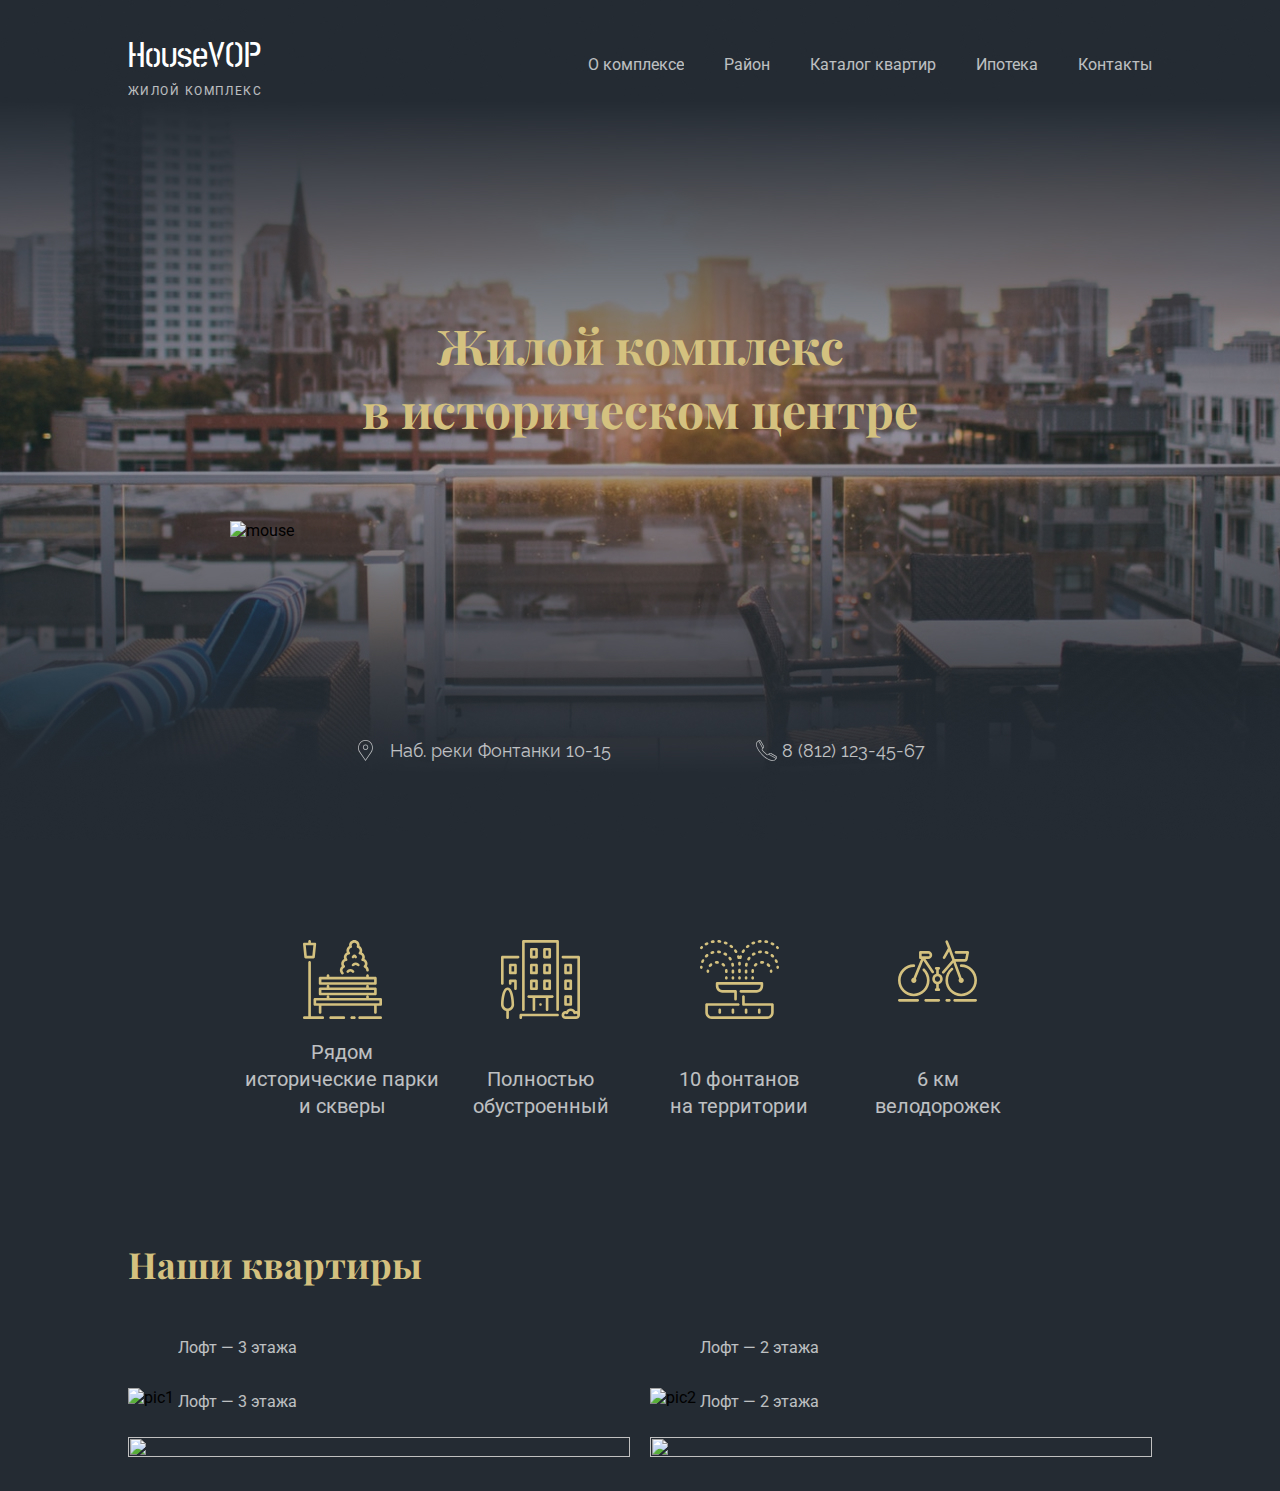
==== HouseVop1/index.html @ e2b82efd "1" ====
<!DOCTYPE html>
<html lang="en">
<head>
    <meta charset="UTF-8">
    <meta name="viewport" content="width=device-width, initial-scale=1.0">
    <link rel="stylesheet" href="https://cdnjs.cloudflare.com/ajax/libs/animate.css/4.1.1/animate.min.css">
    <link rel="stylesheet" href="assets/css/housevop2.css">

    <title>HouseVop2</title>
</head>
<body>
    <div class="header">
        <div class="container">
            <nav class="header-top">
                <div class="header-logo">
                    <p class="header-logo-top">HouseVOP</p>
                    <p class="header-logo-bottom">ЖИЛОЙ КОМПЛЕКС</p>
                </div>
                <div class="header-menu-burger" id="header-menu-burger">
                    <span class="header-menu-burger-span" id="header-menu-burger-span"></span>
                </div>
                <ul class="header-menu" id="header-menu">
                    <li class="header-menu-item"><a href="#" class="header-menu-link">О комплексе</a></li>
                    <li class="header-menu-item"><a href="#" class="header-menu-link">Район</a></li>
                    <li class="header-menu-item"><a href="#" class="header-menu-link">Каталог квартир</a></li>
                    <li class="header-menu-item"><a href="#" class="header-menu-link">Ипотека</a></li>
                    <li class="header-menu-item"><a href="#" class="header-menu-link">Контакты</a></li>
                </ul>
            </nav>
            <div class="header-middle">
                <h2 class="header-middle-title">Жилой комплекс <br> в историческом центре </h2>
                <img class="header-middle-mouseimg" src="../HouseVop2/assets/img/mouse.svg" alt="mouse">
            </div>
            <div class="header-bottom">
                <a href="#" class="header-bottom-address">Наб. реки Фонтанки 10-15</a>
                <a href="tel:8(812)123-45-67" class="header-bottom-phone">8 (812) 123-45-67</a>
            </div>
        </div>
    </div>
    <main class="main">
        <div class="container">
            <ul class="cards">
                <li class="cards-card">
                    <img src="./assets/img/bench.svg" alt="#" class="cards-img">
                    <p class="cards-text">Рядом исторические
                        парки и скверы</p>
                </li>
                <li class="cards-card">
                    <img src="./assets/img/House.svg" alt="#" class="cards-img">
                    <p class="cards-text">Полностью
                        обустроенный</p>
                </li>
                <li class="cards-card">
                    <img src="./assets/img/Fountain.svg" alt="#" class="cards-img">
                    <p class="cards-text">10 фонтанов <br>
                        на территории</p>
                </li>
                <li class="cards-card">
                    <img src="./assets/img/Bicicle.svg" alt="#" class="cards-img">
                    <p class="cards-text">6 км <br>
                        велодорожек</p>
                </li>
                <!-- <span class="number number2">II</span> -->
            </ul>
        </div>

        <div class="container">
            <h2 class="cards-title cards-2-title">Наши квартиры</h2>
            <div class="cards-2">
                <div class="card-2">
                    <img src="/HouseVop2/assets/img/pic1.jpg" alt="pic1" class="card-2-img">
                    <p class="card-2-text">Лофт — 3 этажа</p>
                </div>
                <div class="card-2">
                    <img src="/HouseVop2/assets/img/pic2.jpg" alt="pic2" class="card-2-img">
                    <p class="card-2-text">Лофт — 2 этажа</p>
                </div>
                <div class="card-2">
                    <img src="/HouseVop2/assets/img/pic1.jpg" alt="" class="card-2-img">
                    <p class="card-2-text">Лофт — 3 этажа</p>
                </div>
                <div class="card-2">
                    <img src="/HouseVop2/assets/img/pic2.jpg" alt="" class="card-2-img">
                    <p class="card-2-text">Лофт — 2 этажа</p>
                </div>
                <!-- <span class="number number-3">III</span> -->
            </div>
        </div>

    </main>
    



    <script src="assets/js/script.js"></script>
</body>
</html>
---- HouseVop1/assets/css/housevop2.css ----
@import url("https://fonts.googleapis.com/css2?family=Playfair+Display:wght@700&display=swap");
@import url("https://fonts.googleapis.com/css2?family=Roboto:wght@300&display=swap");
@import url("https://fonts.googleapis.com/css2?family=Noto+Serif:wght@700&display=swap");
* {
  margin: 0;
  padding: 0;
  list-style: none;
  text-decoration: none;
  box-sizing: border-box;
}

@font-face {
  font-family: Raleway-Regular;
  src: url("../fonts/raleway-family-v3.0/Raleway-Regular.ttf");
}

@font-face {
  font-family: PostNoBillsJaffna-SemiBold;
  src: url("../fonts/Post-No-Bills-Jaffna-SemiBold/postnobillsjaffna/PostNoBillsJaffna-SemiBold.ttf");
}

@font-face {
  font-family: PlayfairDisplay;
  src: url("../fonts/Playfair_Display/PlayfairDisplay-VariableFont_wght.ttf");
}

@font-face {
  font-family: Roboto-Regular;
  src: url(../fonts/Roboto/Roboto-Regular.ttf);
}

body {
  font-family: 'Roboto', sans-serif;
  background-color: #242b33;
}

.container {
  width: 80%;
  margin: 0 auto;
}

.cards-title {
  font-family: 'Playfair Display', serif;
  font-size: 36px;
  line-height: 48px;
  color: #D4C17F;
}

.number {
  z-index: -1;
  font-family: 'Noto Serif', serif;
  position: absolute;
  color: #282f37;
  font-size: 350px;
}

.header {
  height: 840px;
  background-image: url("../img/header-bg.jpg");
  background-position: center;
  width: 100%;
  background-size: cover;
  margin-bottom: 100px;
}

.header-top {
  display: flex;
  justify-content: space-between;
  padding-top: 30px;
  margin-bottom: 215px;
}

.header-logo-top {
  font-family: PostNoBillsJaffna-SemiBold;
  font-size: 36px;
  line-height: 54px;
  color: #FFFFFF;
}

.header-logo-bottom {
  font-family: Roboto-Regular;
  font-size: 12px;
  line-height: 14px;
  letter-spacing: 0.12em;
  color: #FFFFFF;
  opacity: 0.7;
}

.header-menu {
  display: flex;
  justify-content: space-between;
  align-items: center;
}

.header-menu-item {
  margin-left: 40px;
}

.header-menu-link {
  color: #fff;
  opacity: 0.7;
}

.header-menu-burger {
  display: none;
}

.header-middle {
  width: 80%;
  margin: 0 auto;
}

.header-middle-title {
  font-family: 'Playfair Display', serif;
  font-size: 48px;
  line-height: 64px;
  text-align: center;
  color: #D4C17F;
  margin-bottom: 80px;
}

.header-middle-mouseimg {
  display: block;
  margin: 0 auto;
  margin-bottom: 200px;
}

.header-bottom {
  width: 70%;
  margin: 0 auto;
  display: flex;
  justify-content: space-around;
}

.header-bottom > a {
  font-family: Raleway-Regular;
  display: inline-block;
  text-align: right;
  background-repeat: no-repeat;
  font-size: 18px;
  line-height: 21px;
  color: #FFFFFF;
  opacity: 0.7;
}

.header-bottom-address {
  background-image: url("../../assets/img/placeholder.svg");
  width: 256px;
}

.header-bottom-phone {
  background-image: url("../../assets/img/phone.svg");
  width: 169px;
}

@media (max-width: 880px) {
  .header-menu-burger {
    display: block;
    position: absolute;
    right: 50px;
    top: 40px;
    width: 50px;
    height: 50px;
    cursor: pointer;
  }
  .header-menu-burger span, .header-menu-burger span:before, .header-menu-burger span:after {
    display: block;
    width: 100%;
    position: absolute;
    height: 10px;
    background: #acaaaa;
    transition: .3s;
    border-radius: 5px;
  }
  .header-menu-burger span {
    top: 20px;
  }
  .header-menu-burger span:before {
    content: "";
    top: -20px;
    transition: top 300ms 300ms, transform 300ms cubic-bezier(0.23, 1, 0.32, 1);
  }
  .header-menu-burger span:after {
    content: "";
    bottom: -20px;
    transition: bottom 300ms 300ms, transform 300ms cubic-bezier(0.23, 1, 0.32, 1);
  }
  .header-menu-burger span.active {
    background: rgba(255, 255, 255, 0);
  }
  .header-menu-burger span.active:before {
    content: "";
    top: 0px;
    transform: rotate(45deg);
    transition: top 300ms, transform 300ms 300ms cubic-bezier(0.68, -0.55, 0.265, 1.55);
  }
  .header-menu-burger span.active:after {
    content: "";
    bottom: 0px;
    transform: rotate(-45deg);
    transition: bottom 300ms, transform 300ms 300ms cubic-bezier(0.68, -0.55, 0.265, 1.55);
  }
  .header-menu {
    display: none;
    flex-direction: column;
    border-radius: 10px;
    background: linear-gradient(180deg, #242B33 11.98%, rgba(45, 52, 60, 0.38) 51.04%, #242B33 92.19%);
    position: absolute;
    right: 120px;
    top: 30px;
    padding: 20px;
  }
  .header-menu-item {
    padding: 15px 10px 15px;
    margin: 0;
  }
  .header-menu-animate {
    display: flex;
    animation: backInRight;
    animation-duration: 2s;
  }
  .header-menu-hiding {
    animation: backOutRight;
    animation-duration: 2s;
  }
}

@media (max-width: 700px) {
  .header-middle-title {
    font-size: 28px;
  }
  .header-middle-mouseimg {
    margin-bottom: 170px;
  }
  .header-bottom {
    width: 257px;
    flex-direction: column;
    align-items: center;
  }
  .header-bottom-address {
    margin-bottom: 20px;
  }
}

.footer {
  color: #000;
}

.cards {
  display: flex;
  justify-content: space-between;
  width: 794px;
  margin: 0 auto;
  position: relative;
  margin-bottom: 120px;
}

.cards-card {
  display: flex;
  flex-direction: column;
  justify-content: space-between;
  flex-basis: 25%;
  text-align: center;
  height: 180px;
}

.cards-text {
  font-family: 'Roboto', sans-serif;
  font-size: 20px;
  line-height: 27px;
  color: #FFFFFF;
  opacity: 0.7;
}

.cards-img {
  width: 40%;
  margin: 0 auto;
}

.number2 {
  top: -90%;
  right: 25%;
}

@media (max-width: 880px) {
  .cards {
    flex-direction: column;
    width: 80%;
  }
  .cards-card {
    margin-bottom: 80px;
  }
  .cards-img {
    margin-bottom: 30px;
  }
  .cards-text {
    font-size: 30px;
    line-height: 37px;
  }
}

.cards-2 {
  display: flex;
  flex-wrap: wrap;
  justify-content: space-between;
  position: relative;
}

.cards-2-title {
  margin-bottom: 100px;
}

.cards-2 .card-2 {
  position: relative;
  flex-basis: 49%;
  height: 80%;
  width: 100%;
  margin-bottom: 30px;
}

.cards-2 .card-2-img {
  height: 100%;
  width: 100%;
}

.cards-2 .card-2-text {
  position: absolute;
  color: #fff;
  z-index: 1;
  bottom: 50px;
  left: 50px;
  opacity: 0.7;
}

.number-3 {
  top: -45%;
  left: 30%;
}

@media (max-width: 880px) {
  .cards-2 {
    flex-direction: column;
  }
  .cards-2 .card-2 {
    margin-bottom: 50px;
  }
}
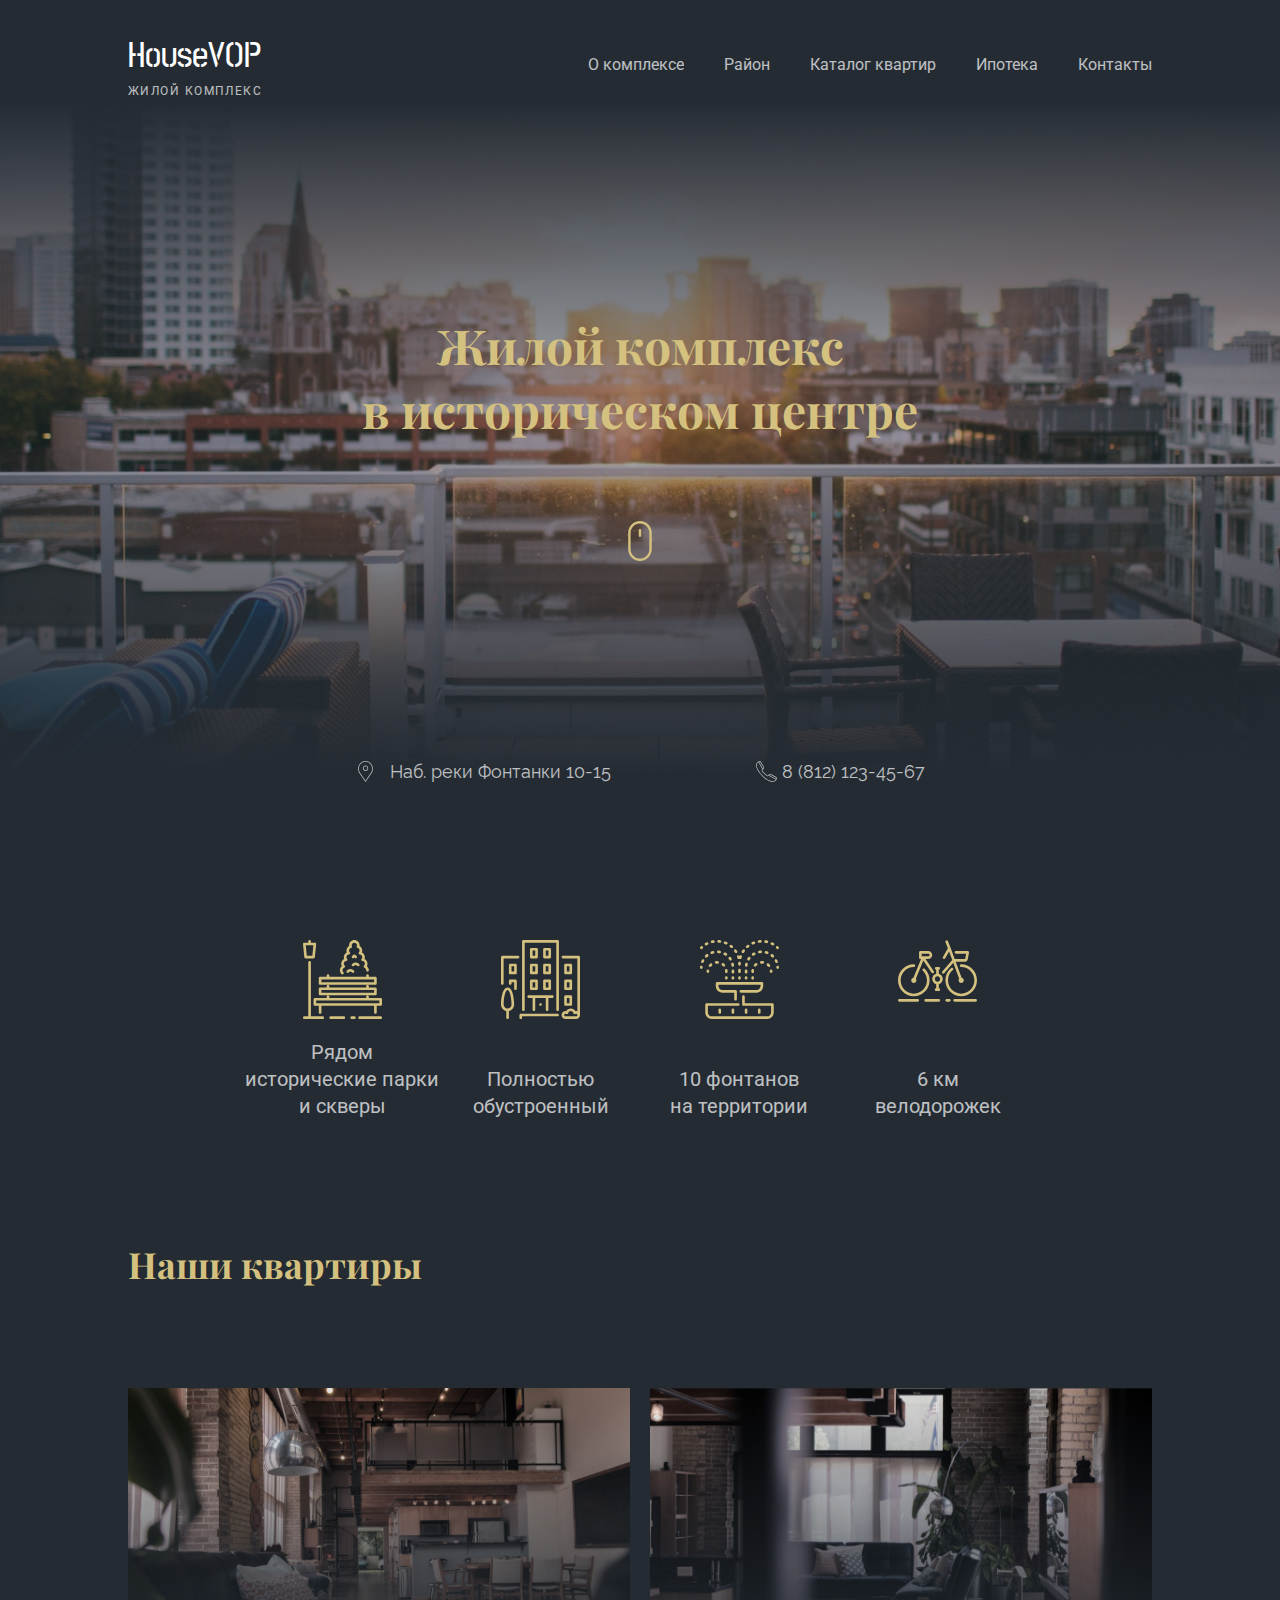
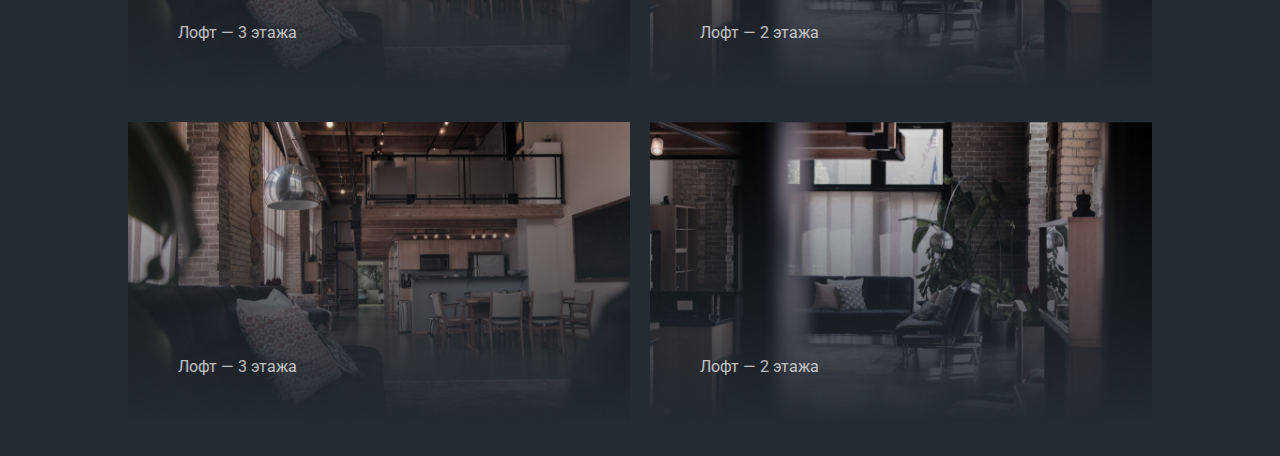
==== commit 51a5d8b0: "1" ====
--- a/HouseVop1/index.html
+++ b/HouseVop1/index.html
@@ -4,7 +4,7 @@
     <meta charset="UTF-8">
     <meta name="viewport" content="width=device-width, initial-scale=1.0">
     <link rel="stylesheet" href="https://cdnjs.cloudflare.com/ajax/libs/animate.css/4.1.1/animate.min.css">
-    <link rel="stylesheet" href="assets/css/housevop2.css">
+    <link rel="stylesheet" href="assets/css/housevop.css">
 
     <title>HouseVop2</title>
 </head>
@@ -29,7 +29,7 @@
             </nav>
             <div class="header-middle">
                 <h2 class="header-middle-title">Жилой комплекс <br> в историческом центре </h2>
-                <img class="header-middle-mouseimg" src="../HouseVop2/assets/img/mouse.svg" alt="mouse">
+                <img class="header-middle-mouseimg" src="assets/img/mouse.svg" alt="mouse">
             </div>
             <div class="header-bottom">
                 <a href="#" class="header-bottom-address">Наб. реки Фонтанки 10-15</a>
@@ -68,19 +68,19 @@
             <h2 class="cards-title cards-2-title">Наши квартиры</h2>
             <div class="cards-2">
                 <div class="card-2">
-                    <img src="/HouseVop2/assets/img/pic1.jpg" alt="pic1" class="card-2-img">
+                    <img src="assets/img/pic1.jpg" alt="pic1" class="card-2-img">
                     <p class="card-2-text">Лофт — 3 этажа</p>
                 </div>
                 <div class="card-2">
-                    <img src="/HouseVop2/assets/img/pic2.jpg" alt="pic2" class="card-2-img">
+                    <img src="assets/img/pic2.jpg" alt="pic2" class="card-2-img">
                     <p class="card-2-text">Лофт — 2 этажа</p>
                 </div>
                 <div class="card-2">
-                    <img src="/HouseVop2/assets/img/pic1.jpg" alt="" class="card-2-img">
+                    <img src="assets/img/pic1.jpg" alt="" class="card-2-img">
                     <p class="card-2-text">Лофт — 3 этажа</p>
                 </div>
                 <div class="card-2">
-                    <img src="/HouseVop2/assets/img/pic2.jpg" alt="" class="card-2-img">
+                    <img src="assets/img/pic2.jpg" alt="" class="card-2-img">
                     <p class="card-2-text">Лофт — 2 этажа</p>
                 </div>
                 <!-- <span class="number number-3">III</span> -->
--- a/HouseVop1/assets/css/housevop.css
+++ b/HouseVop1/assets/css/housevop.css
@@ -0,0 +1,347 @@
+@import url("https://fonts.googleapis.com/css2?family=Playfair+Display:wght@700&display=swap");
+@import url("https://fonts.googleapis.com/css2?family=Roboto:wght@300&display=swap");
+@import url("https://fonts.googleapis.com/css2?family=Noto+Serif:wght@700&display=swap");
+* {
+  margin: 0;
+  padding: 0;
+  list-style: none;
+  text-decoration: none;
+  box-sizing: border-box;
+}
+
+@font-face {
+  font-family: Raleway-Regular;
+  src: url("../fonts/raleway-family-v3.0/Raleway-Regular.ttf");
+}
+
+@font-face {
+  font-family: PostNoBillsJaffna-SemiBold;
+  src: url("../fonts/Post-No-Bills-Jaffna-SemiBold/postnobillsjaffna/PostNoBillsJaffna-SemiBold.ttf");
+}
+
+@font-face {
+  font-family: PlayfairDisplay;
+  src: url("../fonts/Playfair_Display/PlayfairDisplay-VariableFont_wght.ttf");
+}
+
+@font-face {
+  font-family: Roboto-Regular;
+  src: url(../fonts/Roboto/Roboto-Regular.ttf);
+}
+
+body {
+  font-family: 'Roboto', sans-serif;
+  background-color: #242b33;
+}
+
+.container {
+  width: 80%;
+  margin: 0 auto;
+}
+
+.cards-title {
+  font-family: 'Playfair Display', serif;
+  font-size: 36px;
+  line-height: 48px;
+  color: #D4C17F;
+}
+
+.number {
+  z-index: -1;
+  font-family: 'Noto Serif', serif;
+  position: absolute;
+  color: #282f37;
+  font-size: 350px;
+}
+
+.header {
+  height: 840px;
+  background-image: url("../img/header-bg.jpg");
+  background-position: center;
+  width: 100%;
+  background-size: cover;
+  margin-bottom: 100px;
+}
+
+.header-top {
+  display: flex;
+  justify-content: space-between;
+  padding-top: 30px;
+  margin-bottom: 215px;
+}
+
+.header-logo-top {
+  font-family: PostNoBillsJaffna-SemiBold;
+  font-size: 36px;
+  line-height: 54px;
+  color: #FFFFFF;
+}
+
+.header-logo-bottom {
+  font-family: Roboto-Regular;
+  font-size: 12px;
+  line-height: 14px;
+  letter-spacing: 0.12em;
+  color: #FFFFFF;
+  opacity: 0.7;
+}
+
+.header-menu {
+  display: flex;
+  justify-content: space-between;
+  align-items: center;
+}
+
+.header-menu-item {
+  margin-left: 40px;
+}
+
+.header-menu-link {
+  color: #fff;
+  opacity: 0.7;
+}
+
+.header-menu-burger {
+  display: none;
+}
+
+.header-middle {
+  width: 80%;
+  margin: 0 auto;
+}
+
+.header-middle-title {
+  font-family: 'Playfair Display', serif;
+  font-size: 48px;
+  line-height: 64px;
+  text-align: center;
+  color: #D4C17F;
+  margin-bottom: 80px;
+}
+
+.header-middle-mouseimg {
+  display: block;
+  margin: 0 auto;
+  margin-bottom: 200px;
+}
+
+.header-bottom {
+  width: 70%;
+  margin: 0 auto;
+  display: flex;
+  justify-content: space-around;
+}
+
+.header-bottom > a {
+  font-family: Raleway-Regular;
+  display: inline-block;
+  text-align: right;
+  background-repeat: no-repeat;
+  font-size: 18px;
+  line-height: 21px;
+  color: #FFFFFF;
+  opacity: 0.7;
+}
+
+.header-bottom-address {
+  background-image: url("../../assets/img/placeholder.svg");
+  width: 256px;
+}
+
+.header-bottom-phone {
+  background-image: url("../../assets/img/phone.svg");
+  width: 169px;
+}
+
+@media (max-width: 880px) {
+  .header-menu-burger {
+    display: block;
+    position: absolute;
+    right: 50px;
+    top: 40px;
+    width: 50px;
+    height: 50px;
+    cursor: pointer;
+  }
+  .header-menu-burger span, .header-menu-burger span:before, .header-menu-burger span:after {
+    display: block;
+    width: 100%;
+    position: absolute;
+    height: 10px;
+    background: #acaaaa;
+    transition: .3s;
+    border-radius: 5px;
+  }
+  .header-menu-burger span {
+    top: 20px;
+  }
+  .header-menu-burger span:before {
+    content: "";
+    top: -20px;
+    transition: top 300ms 300ms, transform 300ms cubic-bezier(0.23, 1, 0.32, 1);
+  }
+  .header-menu-burger span:after {
+    content: "";
+    bottom: -20px;
+    transition: bottom 300ms 300ms, transform 300ms cubic-bezier(0.23, 1, 0.32, 1);
+  }
+  .header-menu-burger span.active {
+    background: rgba(255, 255, 255, 0);
+  }
+  .header-menu-burger span.active:before {
+    content: "";
+    top: 0px;
+    transform: rotate(45deg);
+    transition: top 300ms, transform 300ms 300ms cubic-bezier(0.68, -0.55, 0.265, 1.55);
+  }
+  .header-menu-burger span.active:after {
+    content: "";
+    bottom: 0px;
+    transform: rotate(-45deg);
+    transition: bottom 300ms, transform 300ms 300ms cubic-bezier(0.68, -0.55, 0.265, 1.55);
+  }
+  .header-menu {
+    display: none;
+    flex-direction: column;
+    border-radius: 10px;
+    background: linear-gradient(180deg, #242B33 11.98%, rgba(45, 52, 60, 0.38) 51.04%, #242B33 92.19%);
+    position: absolute;
+    right: 120px;
+    top: 30px;
+    padding: 20px;
+  }
+  .header-menu-item {
+    padding: 15px 10px 15px;
+    margin: 0;
+  }
+  .header-menu-animate {
+    display: flex;
+    animation: backInRight;
+    animation-duration: 2s;
+  }
+  .header-menu-hiding {
+    animation: backOutRight;
+    animation-duration: 2s;
+  }
+}
+
+@media (max-width: 700px) {
+  .header-middle-title {
+    font-size: 28px;
+  }
+  .header-middle-mouseimg {
+    margin-bottom: 170px;
+  }
+  .header-bottom {
+    width: 257px;
+    flex-direction: column;
+    align-items: center;
+  }
+  .header-bottom-address {
+    margin-bottom: 20px;
+  }
+}
+
+.footer {
+  color: #000;
+}
+
+.cards {
+  display: flex;
+  justify-content: space-between;
+  width: 794px;
+  margin: 0 auto;
+  position: relative;
+  margin-bottom: 120px;
+}
+
+.cards-card {
+  display: flex;
+  flex-direction: column;
+  justify-content: space-between;
+  flex-basis: 25%;
+  text-align: center;
+  height: 180px;
+}
+
+.cards-text {
+  font-family: 'Roboto', sans-serif;
+  font-size: 20px;
+  line-height: 27px;
+  color: #FFFFFF;
+  opacity: 0.7;
+}
+
+.cards-img {
+  width: 40%;
+  margin: 0 auto;
+}
+
+.number2 {
+  top: -90%;
+  right: 25%;
+}
+
+@media (max-width: 880px) {
+  .cards {
+    flex-direction: column;
+    width: 80%;
+  }
+  .cards-card {
+    margin-bottom: 80px;
+  }
+  .cards-img {
+    margin-bottom: 30px;
+  }
+  .cards-text {
+    font-size: 30px;
+    line-height: 37px;
+  }
+}
+
+.cards-2 {
+  display: flex;
+  flex-wrap: wrap;
+  justify-content: space-between;
+  position: relative;
+}
+
+.cards-2-title {
+  margin-bottom: 100px;
+}
+
+.cards-2 .card-2 {
+  position: relative;
+  flex-basis: 49%;
+  height: 80%;
+  width: 100%;
+  margin-bottom: 30px;
+}
+
+.cards-2 .card-2-img {
+  height: 100%;
+  width: 100%;
+}
+
+.cards-2 .card-2-text {
+  position: absolute;
+  color: #fff;
+  z-index: 1;
+  bottom: 50px;
+  left: 50px;
+  opacity: 0.7;
+}
+
+.number-3 {
+  top: -45%;
+  left: 30%;
+}
+
+@media (max-width: 880px) {
+  .cards-2 {
+    flex-direction: column;
+  }
+  .cards-2 .card-2 {
+    margin-bottom: 50px;
+  }
+}
